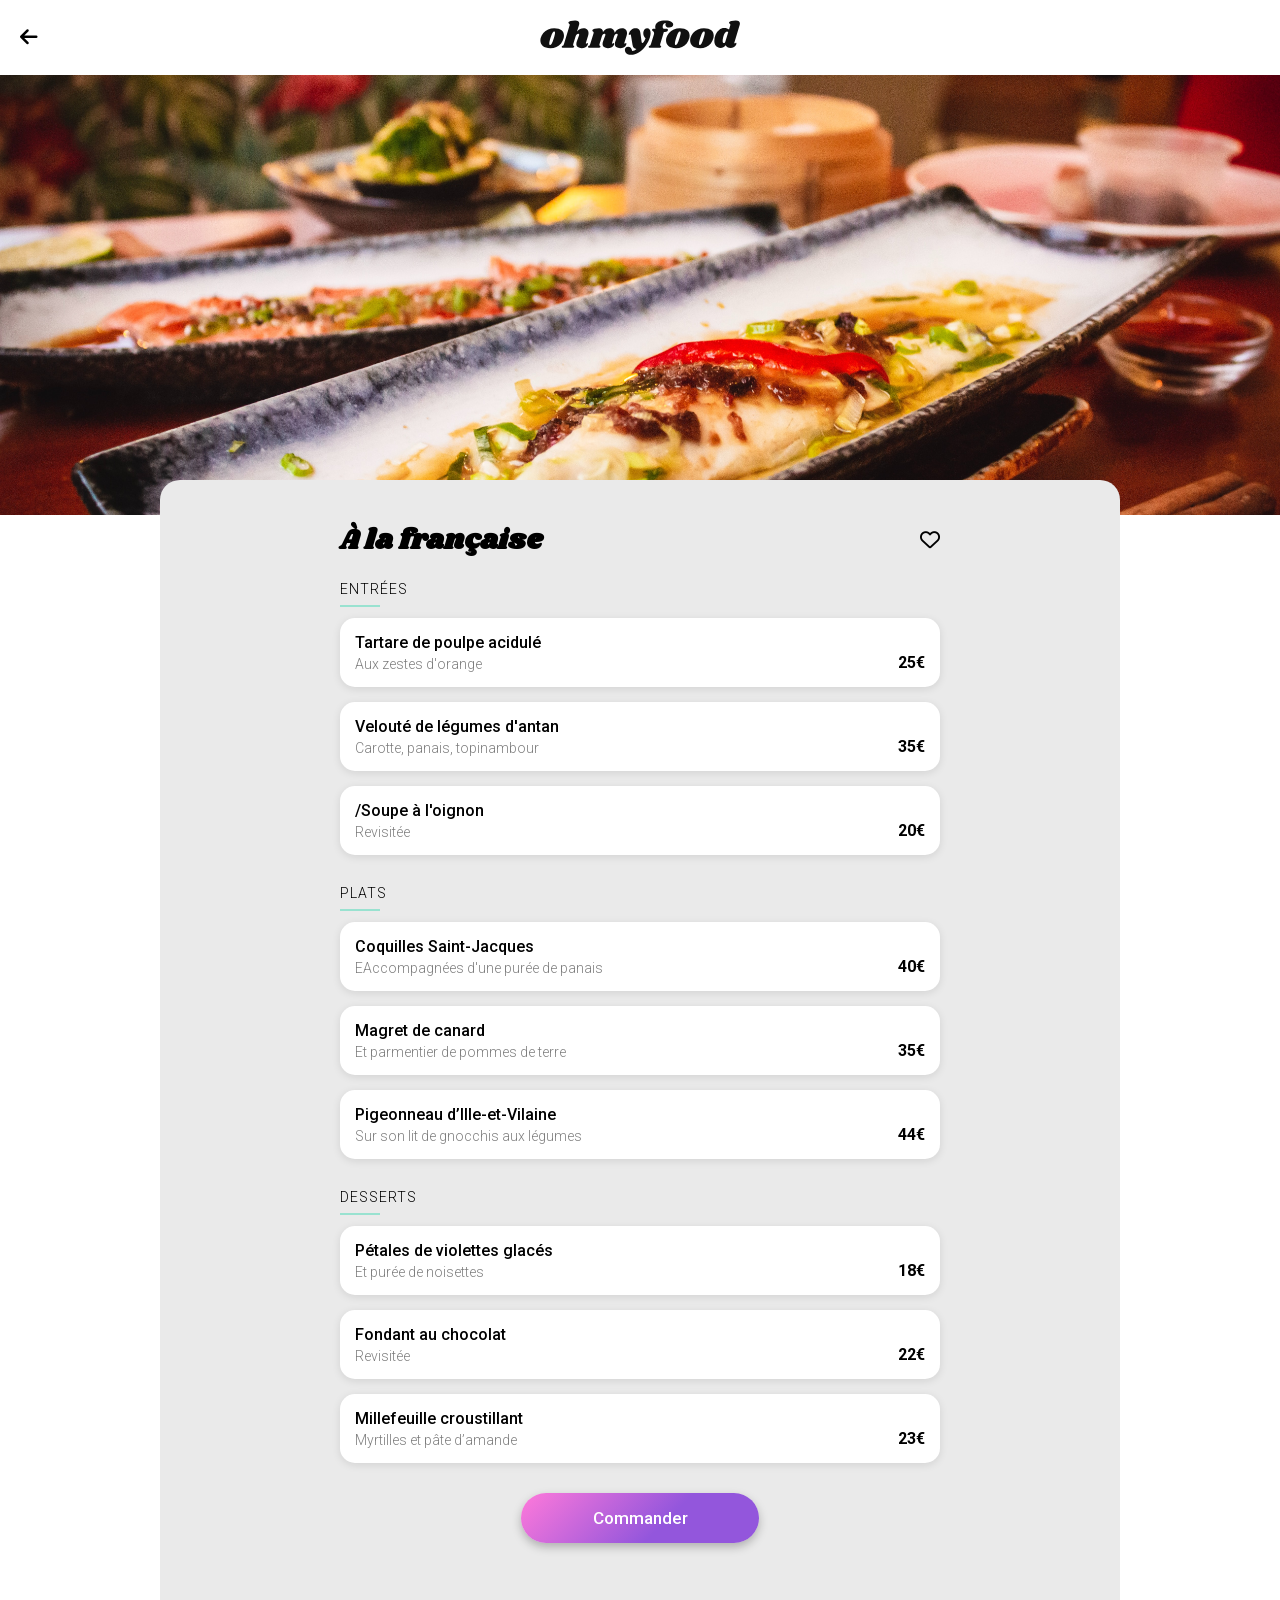
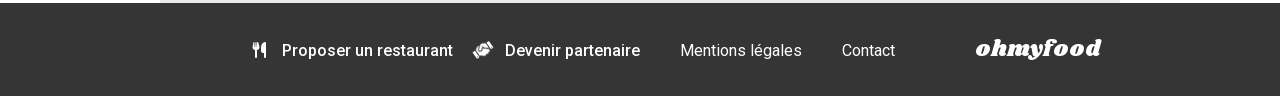
==== restaurants/a-la-francaise.html @ 329ea7c3 "feat: page menu complète du restaurant a-la-francaise" ====
<!DOCTYPE html>
<html lang="fr">
<head>
  <meta charset="UTF-8">
  <meta name="viewport" content="width=device-width, initial-scale=1.0">
  <meta name="description" content="À la française - Menu du restaurant à Cité Rouge, Paris.">
  <title>À la française - OhMyFood</title>
  <link rel="icon" href="../assets/img/images/logo/ohmyfood@2x.svg" type="image/svg+xml">
  <link rel="stylesheet" href="../assets/css/main.css">
  <link rel="stylesheet" href="https://cdnjs.cloudflare.com/ajax/libs/font-awesome/6.5.1/css/all.min.css">
</head>
<body>

<header class="header header--menu">
  <a href="../index.html" class="header__back" aria-label="Retour page d'accueil"><i class="fa-solid fa-arrow-left" aria-hidden="true"></i></a>
  <img src="../assets/img/images/logo/ohmyfood@2x.svg" alt="ohmyfood" class="header__logo">
</header>

<main> 
    <div class="menu-hero">
        <img src="../assets/img/images/restaurants/le-delice-des-sens.jpg" alt="Le délice des sens">
    </div>

    <section class="menu">

    <div class="menu__title">
        <h1>À la française</h1>
        <input type="checkbox" id="like-menu" class="like-btn__checkbox">
        <label for="like-menu" class="like-btn">
            <i class="fa-regular fa-heart like-btn__outline"></i>
            <i class="fa-solid fa-heart like-btn__fill"></i>
        </label>
    </div>

    <div class="menu__group">
        <h2>Entrées</h2>
        <ul class="dish-list">
            <li class="dish-item">
                <div class="dish-item__info">
                    <p class="dish-item__name">Tartare de poulpe acidulé</p>
                    <p class="dish-item__description">Aux zestes d'orange</p>
                </div>
                <span class="dish-item__price">25€</span>
                <span class="dish-item__check"><i class="fa-solid fa-check"></i></span>
            </li>
            <li class="dish-item">
                <div class="dish-item__info">
                    <p class="dish-item__name">Velouté de légumes d'antan</p>
                    <p class="dish-item__description">Carotte, panais, topinambour</p>
                </div>
                <span class="dish-item__price">35€</span>
                <span class="dish-item__check"><i class="fa-solid fa-check"></i></span>
            </li>
            <li class="dish-item">
                <div class="dish-item__info">
                    <p class="dish-item__name">/Soupe à l'oignon</p>
                    <p class="dish-item__description">Revisitée</p>
                </div>
                <span class="dish-item__price">20€</span>
                <span class="dish-item__check"><i class="fa-solid fa-check"></i></span>
            </li>
        </ul>
    </div>

    <div class="menu__group">
        <h2>Plats</h2>
        <ul class="dish-list">
            <li class="dish-item">
                <div class="dish-item__info">
                    <p class="dish-item__name">Coquilles Saint-Jacques</p>
                    <p class="dish-item__description">EAccompagnées d'une purée de panais</p>
                </div>
                <span class="dish-item__price">40€</span>
                <span class="dish-item__check"><i class="fa-solid fa-check"></i></span>
            </li>
            <li class="dish-item">
                <div class="dish-item__info">
                    <p class="dish-item__name">Magret de canard</p>
                    <p class="dish-item__description">Et parmentier de pommes de terre</p>
                </div>
                <span class="dish-item__price">35€</span>
                <span class="dish-item__check"><i class="fa-solid fa-check"></i></span>
            </li>
            <li class="dish-item">
                <div class="dish-item__info">
                    <p class="dish-item__name">Pigeonneau d’Ille-et-Vilaine</p>
                    <p class="dish-item__description">Sur son lit de gnocchis aux légumes</p>
                </div>
                <span class="dish-item__price">44€</span>
                <span class="dish-item__check"><i class="fa-solid fa-check"></i></span>
            </li>
        </ul>
    </div>

    <div class="menu__group">
        <h2>Desserts</h2>
        <ul class="dish-list">
            <li class="dish-item">
                <div class="dish-item__info">
                    <p class="dish-item__name">Pétales de violettes glacés</p>
                    <p class="dish-item__description">Et purée de noisettes</p>
                </div>
                <span class="dish-item__price">18€</span>
                <span class="dish-item__check"><i class="fa-solid fa-check"></i></span>
            </li>
            <li class="dish-item">
                <div class="dish-item__info">
                    <p class="dish-item__name">Fondant au chocolat</p>
                    <p class="dish-item__description">Revisitée</p>
                </div>
                <span class="dish-item__price">22€</span>
                <span class="dish-item__check"><i class="fa-solid fa-check"></i></span>
            </li>
            <li class="dish-item">
                <div class="dish-item__info">
                    <p class="dish-item__name">Millefeuille croustillant</p>
                    <p class="dish-item__description">Myrtilles et pâte d’amande</p>
                </div>
                <span class="dish-item__price">23€</span>
                <span class="dish-item__check"><i class="fa-solid fa-check"></i></span>
            </li>
        </ul>
    </div>

    <button class="btn-primary">Commander</button>

</section>

</main>

<footer class="footer">
    <p class="footer__logo">ohmyfood</p>
        <ul class="footer__list">
            <li><a href="#"><i class="fa-solid fa-utensils" aria-hidden="true"></i> Proposer un restaurant</a></li>
            <li><a href="#"><i class="fa-solid fa-handshake" aria-hidden="true"></i> Devenir partenaire</a></li>
            <li><a href="#">Mentions légales</a></li>
            <li><a href="mailto:contact@ohmyfood.fr">Contact</a></li>
        </ul>
</footer>

</body>
</html>
---- assets/css/main.css ----
* {
  margin: 0;
  padding: 0;
  box-sizing: border-box;
}

body {
  width: 100%;
  overflow-x: hidden;
}

img {
  max-width: 100%;
  display: block;
}

a {
  text-decoration: none;
  color: inherit;
}

ul, li {
  list-style: none;
}

@font-face {
  font-family: "Shrikhand";
  src: url("../fonts/shrikhand-regular.woff2") format("woff2");
  font-weight: 400;
  font-style: normal;
  font-display: swap;
}
@font-face {
  font-family: "Roboto";
  src: url("../fonts/roboto-variable.woff2") format("woff2");
  font-weight: 100 900;
  font-style: normal;
  font-display: swap;
}
body {
  font-family: "Roboto", sans-serif;
  font-weight: 400;
}

h1, h2, h3 {
  font-family: "Shrikhand", cursive;
}

@keyframes hide-loader {
  0% {
    opacity: 1;
    visibility: visible;
  }
  80% {
    opacity: 1;
    visibility: visible;
  }
  100% {
    opacity: 0;
    visibility: hidden;
  }
}
@keyframes pulse {
  0%, 100% {
    transform: scale(1);
  }
  50% {
    transform: scale(1.08);
  }
}
@keyframes fade-in-up {
  from {
    opacity: 0;
    transform: translateY(15px);
  }
  to {
    opacity: 1;
    transform: translateY(0);
  }
}
.header {
  display: flex;
  justify-content: center;
  padding: 20px 0;
}

.header__logo {
  width: 200px;
}

.header--menu {
  position: relative;
}

.header__back {
  position: absolute;
  left: 20px;
  top: 50%;
  transform: translateY(-50%);
  color: #000000;
  font-size: 20px;
}

.footer {
  background-color: #353535;
  padding: 30px 20px;
}
@media (min-width: 1024px) {
  .footer {
    display: flex;
    align-items: baseline;
    justify-content: flex-end;
    gap: 80px;
    padding: 30px 180px;
  }
}

.footer__logo {
  font-family: "Shrikhand", cursive;
  font-weight: 400;
  color: #FFFFFF;
  font-size: 22px;
  margin-bottom: 20px;
}
@media (min-width: 1024px) {
  .footer__logo {
    margin-bottom: 0;
    order: 2;
  }
}

@media (min-width: 1024px) {
  .footer__list {
    display: flex;
    align-items: baseline;
    gap: 40px;
  }
}

.footer__list li {
  color: #FFFFFF;
  font-family: "Roboto", sans-serif;
  font-weight: 400;
  font-size: 16px;
  margin-bottom: 15px;
}
@media (min-width: 1024px) {
  .footer__list li {
    margin-bottom: 0;
  }
}

.footer__list li:nth-child(1),
.footer__list li:nth-child(2) {
  font-weight: 500;
}

.footer__list li:nth-child(2) i {
  display: inline-block;
  transform: rotate(-35deg);
}

@media (min-width: 1024px) {
  .footer__list li:nth-child(1) {
    margin-right: -20px;
  }
}

.footer__list i {
  width: 20px;
  text-align: center;
  margin-right: 8px;
}

.location {
  display: flex;
  align-items: center;
  justify-content: center;
  gap: 8px;
  background-color: #EAEAEA;
  padding: 15px 0;
  font-weight: 400;
  box-shadow: 0 -1px 3px rgba(0, 0, 0, 0.28);
}

.location i {
  color: #000000;
}

.btn-primary {
  width: 238px;
  height: 50px;
  border-radius: 30px;
  border: none;
  background: linear-gradient(135deg, #FF79DA 0%, #9356DC 60%);
  color: #FFFFFF;
  font-family: "Roboto", sans-serif;
  font-weight: 500;
  font-size: 17px;
  cursor: pointer;
  box-shadow: 0 4px 10px rgba(0, 0, 0, 0.25);
}

.menu .btn-primary {
  display: block;
  margin: 30px auto 0;
}

.btn-primary:hover {
  filter: brightness(1.1);
  box-shadow: 0 6px 14px rgba(0, 0, 0, 0.35);
}

.restaurant-card {
  position: relative;
  display: block;
  background-color: #FFFFFF;
  border-radius: 15px;
  overflow: hidden;
  box-shadow: 0 2px 8px rgba(0, 0, 0, 0.1);
  margin-bottom: 20px;
}

.restaurant-card__link {
  display: block;
  color: inherit;
  text-decoration: none;
}

.restaurant-card__image-wrapper {
  position: relative;
}

.restaurant-card__image-wrapper img {
  width: 100%;
  height: 180px;
  -o-object-fit: cover;
     object-fit: cover;
  -o-object-position: bottom;
     object-position: bottom;
}

.restaurant-card--enchantee .restaurant-card__image-wrapper img {
  -o-object-position: 30% 63%;
     object-position: 30% 63%;
}
@media (min-width: 1024px) {
  .restaurant-card--enchantee .restaurant-card__image-wrapper img {
    -o-object-position: 50% 50%;
       object-position: 50% 50%;
  }
}

.restaurant-card__badge {
  position: absolute;
  top: 15px;
  right: 15px;
  background-color: #99E2D0;
  color: #008766;
  font-size: 12px;
  font-weight: 700;
  padding: 5px 12px;
  border-radius: 0;
}

.restaurant-card__content {
  display: flex;
  align-items: center;
  padding: 15px;
}

.restaurant-card__content h3 {
  font-family: "Roboto", sans-serif;
  font-weight: 700;
  font-size: 16px;
  margin-bottom: 4px;
}

.restaurant-card__content p {
  font-family: "Roboto", sans-serif;
  font-weight: 300;
  font-size: 14px;
  color: #7E7E7E;
}

.like-btn__checkbox {
  display: none;
}

.like-btn {
  position: relative;
  display: inline-block;
  width: 20px;
  height: 20px;
  cursor: pointer;
}

.restaurant-card .like-btn {
  position: absolute;
  right: 15px;
  bottom: 20px;
}

.like-btn__outline,
.like-btn__fill {
  position: absolute;
  top: 0;
  left: 0;
  font-size: 20px;
}

.like-btn__outline {
  color: #000000;
}

.like-btn__fill {
  background: linear-gradient(135deg, #FF79DA 0%, #9356DC 60%);
  -webkit-background-clip: text;
  background-clip: text;
  color: transparent;
  opacity: 0;
  transition: opacity 0.4s ease;
}

.like-btn__checkbox:checked + .like-btn .like-btn__fill {
  opacity: 1;
}

.loader {
  position: fixed;
  inset: 0;
  background-color: #FFFFFF;
  display: flex;
  align-items: center;
  justify-content: center;
  z-index: 999;
  animation: hide-loader 2.5s forwards;
}

.loader__logo {
  width: 180px;
  animation: pulse 1.2s ease-in-out infinite;
}

.hero {
  text-align: center;
  padding: 40px 20px;
  background-color: #FFFFFF;
  box-shadow: 0 -1px 3px rgba(0, 0, 0, 0.68);
}

.hero h1 {
  font-size: 28px;
  font-family: "Roboto", sans-serif;
  font-weight: 700;
  margin-bottom: 20px;
  line-height: 1.2;
}

.hero p {
  color: #7E7E7E;
  margin-bottom: 30px;
  font-size: 19px;
  font-family: "Roboto", sans-serif;
  font-weight: 300;
}

.how-it-works {
  padding: 40px 20px;
}
@media (min-width: 1024px) {
  .how-it-works {
    padding: 40px 180px;
  }
}

.how-it-works h2 {
  font-family: "Roboto", sans-serif;
  font-weight: 700;
  font-size: 22px;
  margin-bottom: 20px;
}

.how-it-works__list {
  display: flex;
  flex-direction: column;
  gap: 25px;
}
@media (min-width: 1024px) {
  .how-it-works__list {
    flex-direction: row;
  }
}

.how-it-works__item {
  position: relative;
  display: flex;
  align-items: center;
  gap: 15px;
  background-color: #EAEAEA;
  border-radius: 15px;
  padding: 20px 20px 20px 35px;
  box-shadow: 0 2px 8px rgba(0, 0, 0, 0.1);
}
@media (min-width: 1024px) {
  .how-it-works__item {
    flex: 1;
  }
}

.how-it-works__item i {
  color: #7E7E7E;
  font-size: 17px;
  width: 20px;
  text-align: center;
}

.how-it-works__item:nth-child(3) i {
  color: #9356DC;
}

.how-it-works__item p {
  font-family: "Roboto", sans-serif;
  font-weight: 500;
  font-size: 16px;
  position: relative;
  top: 2px;
}

.how-it-works__number {
  position: absolute;
  top: 50%;
  left: -10px;
  transform: translateY(-50%);
  width: 24px;
  height: 24px;
  border-radius: 50%;
  background-color: #9356DC;
  color: #FFFFFF;
  display: flex;
  align-items: center;
  justify-content: center;
  font-size: 13px;
  font-weight: 700;
}

.restaurants {
  padding: 50px 20px;
  margin-top: 25px;
  background-color: #EAEAEA;
}
@media (min-width: 1024px) {
  .restaurants {
    padding: 50px 180px;
    display: grid;
    grid-template-columns: 1fr 1fr;
    gap: 28px;
  }
}

.restaurants h2 {
  font-family: "Roboto", sans-serif;
  font-weight: 700;
  font-size: 22px;
  margin-bottom: 20px;
}
@media (min-width: 1024px) {
  .restaurants h2 {
    grid-column: 1/-1;
  }
}

.menu-hero img {
  width: 100%;
  height: 250px;
  -o-object-fit: cover;
     object-fit: cover;
}
@media (min-width: 1024px) {
  .menu-hero img {
    height: 440px;
    width: 100%;
    transform: scale(1);
  }
}

.menu {
  position: relative;
  background-color: #EAEAEA;
  border-radius: 20px 20px 0 0;
  margin-top: -20px;
  padding: 25px 20px 40px;
}
@media (min-width: 1024px) {
  .menu {
    width: calc(100% - 320px);
    margin: -35px auto 0;
    padding: 40px 180px 60px;
  }
}

.menu__title {
  display: flex;
  align-items: center;
  justify-content: space-between;
  margin-bottom: 20px;
}

.menu__title h1 {
  font-size: 28px;
}

.menu__group {
  margin-bottom: 30px;
}

.menu__group h2 {
  font-family: "Roboto", sans-serif;
  font-weight: 300;
  font-size: 14px;
  text-transform: uppercase;
  letter-spacing: 1px;
  margin-bottom: 11px;
}

.menu__group h2::after {
  content: "";
  display: block;
  width: 40px;
  height: 2px;
  background-color: #99E2D0;
  margin-top: 8px;
}

.dish-list {
  display: flex;
  flex-direction: column;
  gap: 15px;
}

.dish-item {
  position: relative;
  display: flex;
  align-items: flex-end;
  justify-content: space-between;
  background-color: #FFFFFF;
  border-radius: 15px;
  padding: 15px;
  box-shadow: 0 2px 8px rgba(0, 0, 0, 0.1);
  opacity: 0;
  animation: fade-in-up 0.8s ease forwards;
}

.dish-item:nth-child(1) {
  animation-delay: 0.2s;
}

.dish-item:nth-child(2) {
  animation-delay: 0.5s;
}

.dish-item:nth-child(3) {
  animation-delay: 0.8s;
}

.dish-item__info {
  min-width: 0;
}

.dish-item__name {
  font-family: "Roboto", sans-serif;
  font-weight: 500;
  font-size: 16px;
  margin-bottom: 4px;
  overflow: hidden;
  white-space: nowrap;
  text-overflow: ellipsis;
}

.dish-item__description {
  font-family: "Roboto", sans-serif;
  font-weight: 300;
  font-size: 14px;
  color: #7E7E7E;
  overflow: hidden;
  white-space: nowrap;
  text-overflow: ellipsis;
}

.dish-item__price {
  font-family: "Roboto", sans-serif;
  font-weight: 700;
  font-size: 16px;
  margin-left: 15px;
  flex-shrink: 0;
  transition: margin-right 0.3s ease;
}

.dish-item:hover .dish-item__price {
  margin-right: 50px;
}

.dish-item__check {
  position: absolute;
  top: 0;
  right: 0;
  height: 100%;
  width: 0;
  overflow: hidden;
  display: flex;
  align-items: center;
  justify-content: center;
  background-color: #99E2D0;
  border-radius: 0 15px 15px 0;
  transition: width 0.3s ease;
}

.dish-item__check i {
  display: flex;
  align-items: center;
  justify-content: center;
  width: 20px;
  height: 20px;
  border-radius: 50%;
  background-color: #FFFFFF;
  color: #008766;
  font-size: 13px;
}

.dish-item:hover .dish-item__check {
  width: 50px;
}
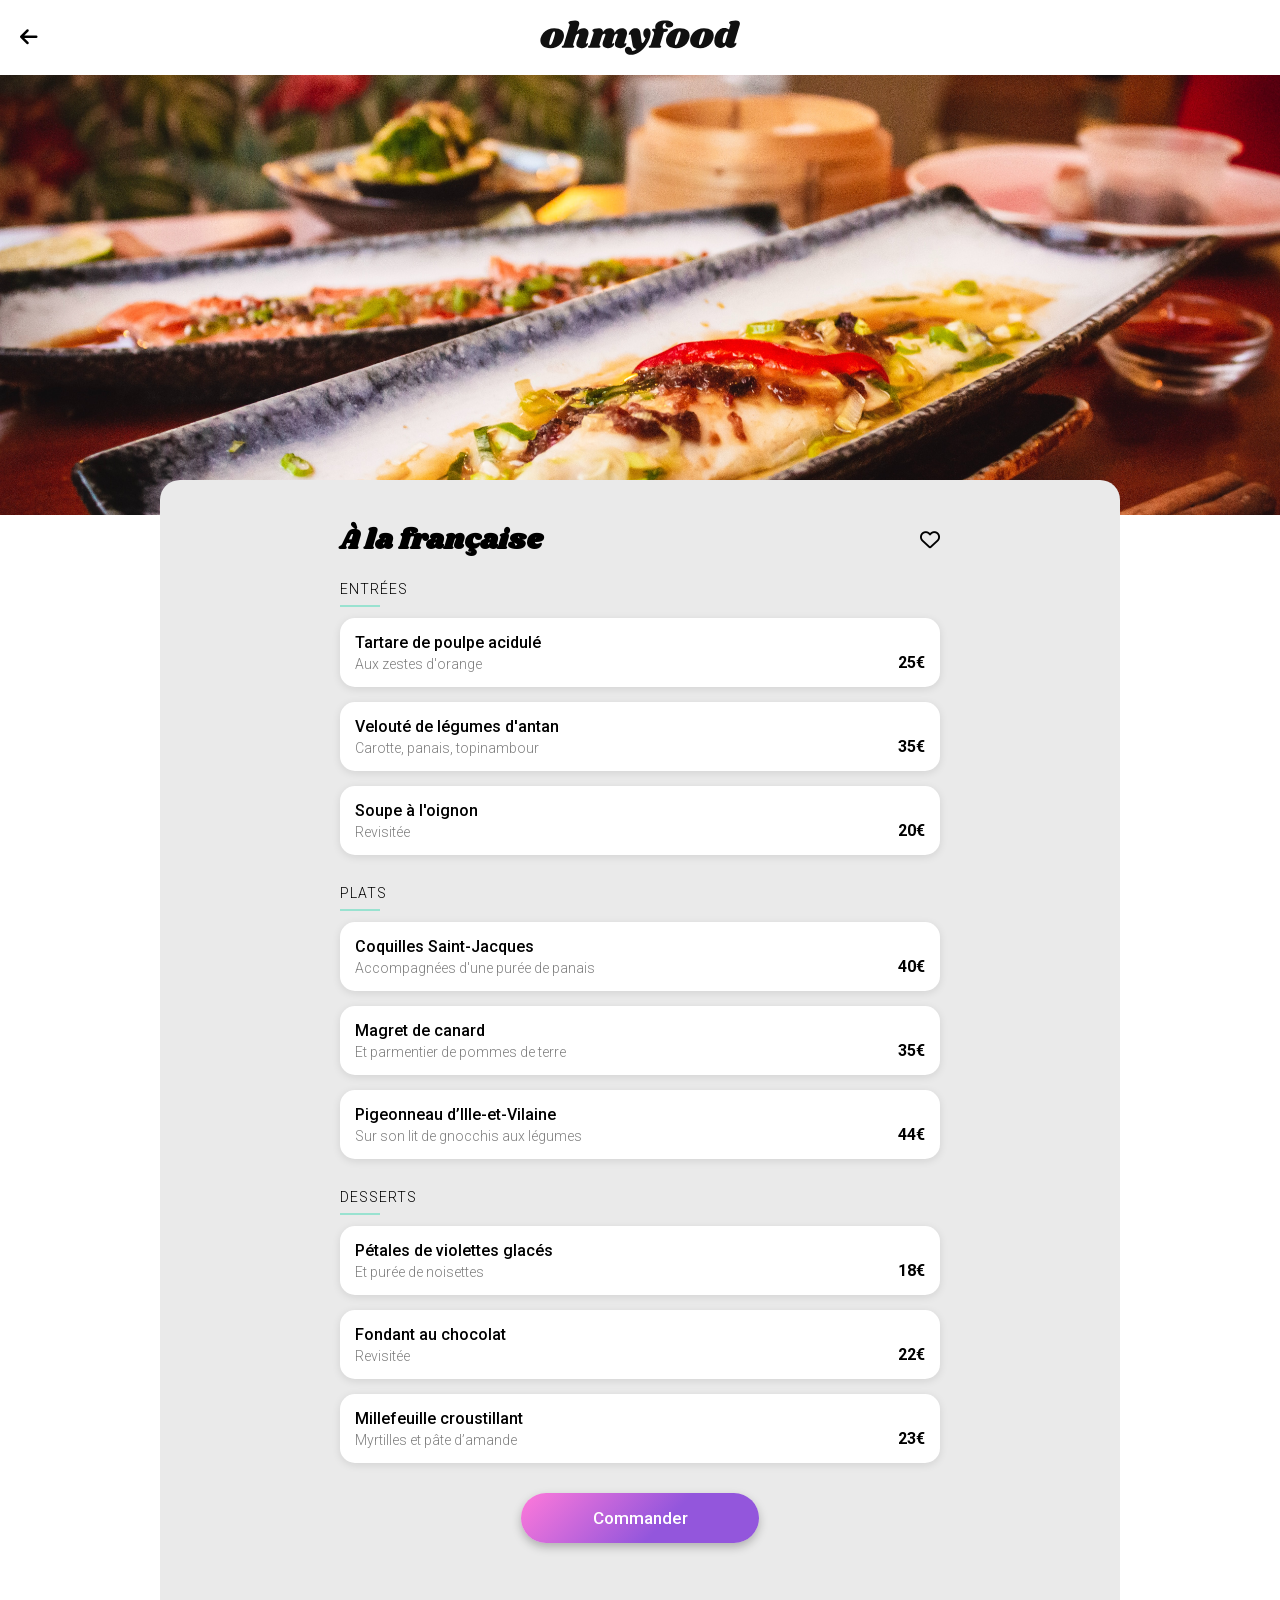
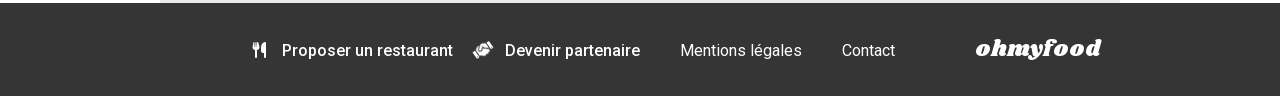
==== commit eb93323a: "style: ajustement du gap vertical entre les cartes restaurant (desktop)" ====
--- a/restaurants/a-la-francaise.html
+++ b/restaurants/a-la-francaise.html
@@ -53,7 +53,7 @@
             </li>
             <li class="dish-item">
                 <div class="dish-item__info">
-                    <p class="dish-item__name">/Soupe à l'oignon</p>
+                    <p class="dish-item__name">Soupe à l'oignon</p>
                     <p class="dish-item__description">Revisitée</p>
                 </div>
                 <span class="dish-item__price">20€</span>
@@ -68,7 +68,7 @@
             <li class="dish-item">
                 <div class="dish-item__info">
                     <p class="dish-item__name">Coquilles Saint-Jacques</p>
-                    <p class="dish-item__description">EAccompagnées d'une purée de panais</p>
+                    <p class="dish-item__description">Accompagnées d'une purée de panais</p>
                 </div>
                 <span class="dish-item__price">40€</span>
                 <span class="dish-item__check"><i class="fa-solid fa-check"></i></span>
--- a/assets/css/main.css
+++ b/assets/css/main.css
@@ -454,7 +454,9 @@
     padding: 50px 180px;
     display: grid;
     grid-template-columns: 1fr 1fr;
-    gap: 28px;
+    -moz-column-gap: 90px;
+         column-gap: 90px;
+    row-gap: 14px;
   }
 }
 
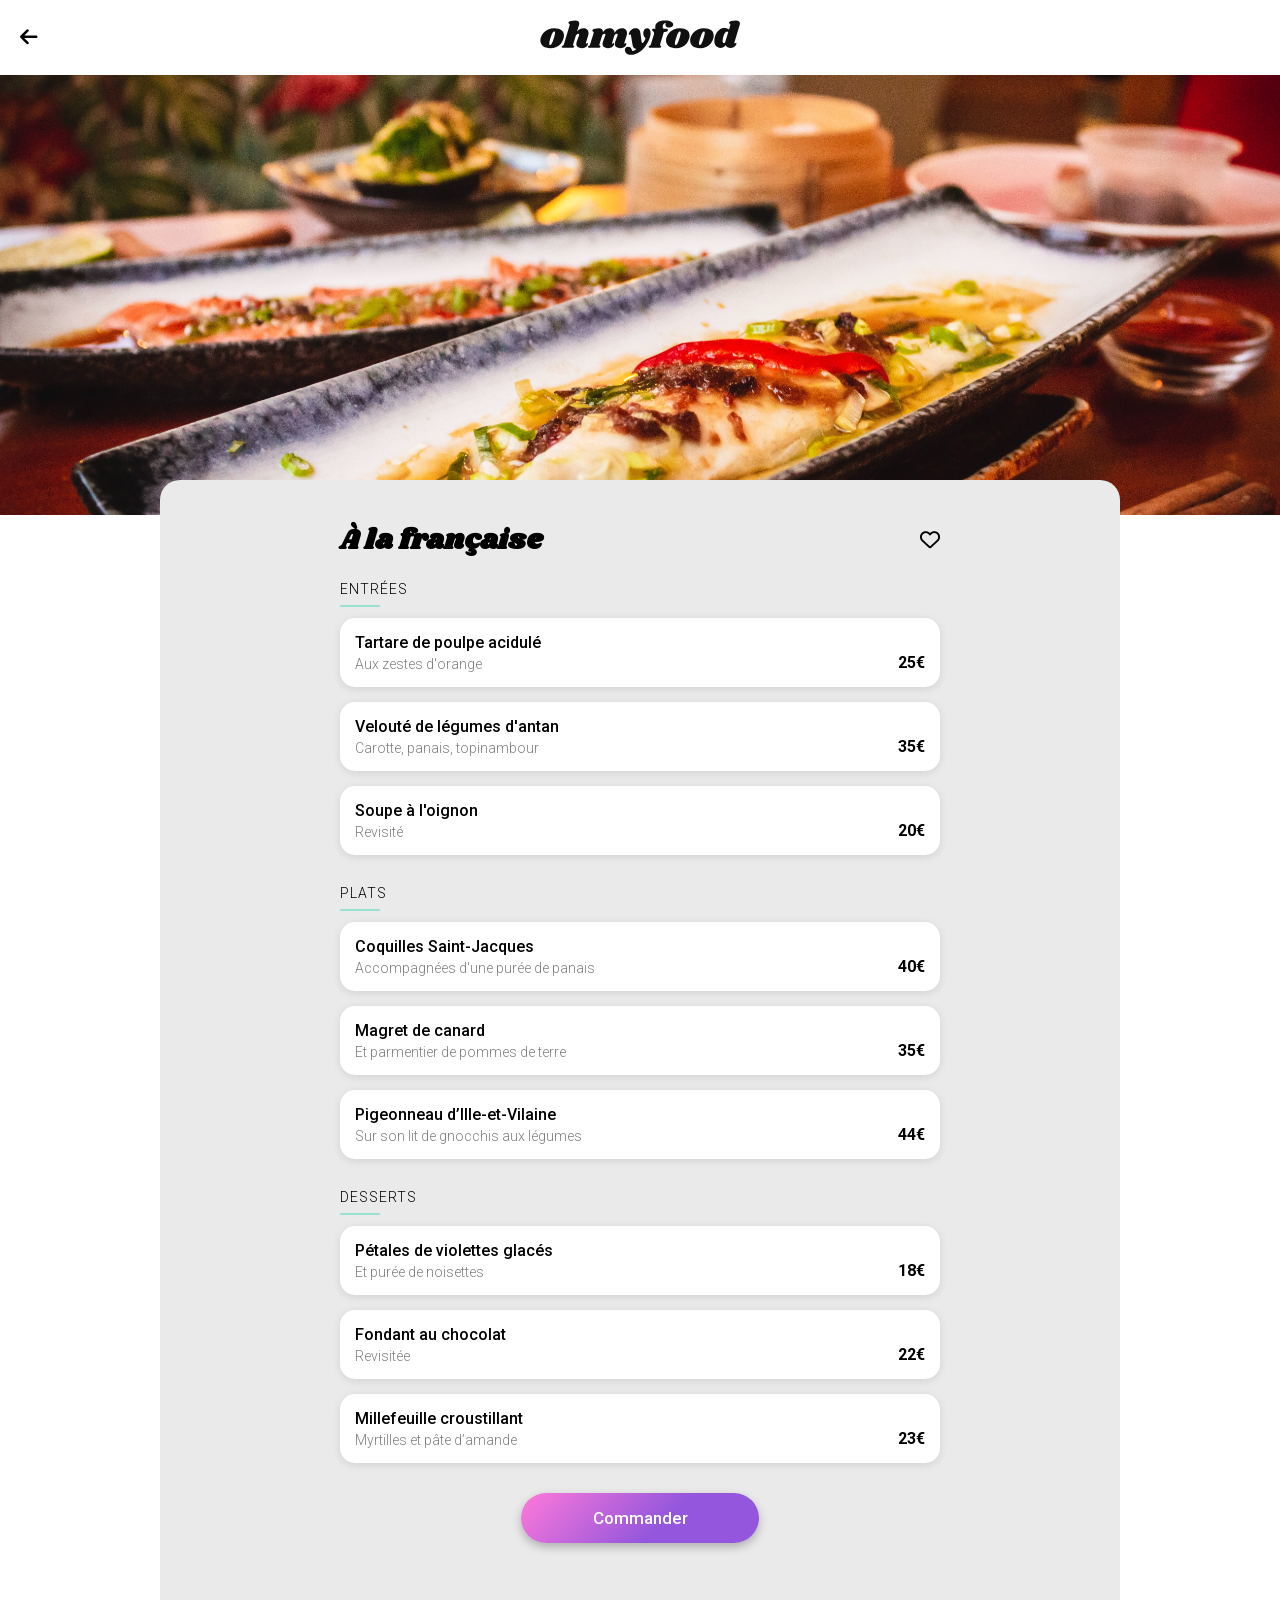
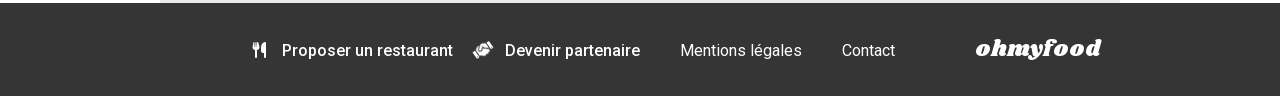
==== commit 306d545d: "fix: generalisation du delai de cascade des plats via boucle Sass @for" ====
--- a/restaurants/a-la-francaise.html
+++ b/restaurants/a-la-francaise.html
@@ -54,7 +54,7 @@
             <li class="dish-item">
                 <div class="dish-item__info">
                     <p class="dish-item__name">Soupe à l'oignon</p>
-                    <p class="dish-item__description">Revisitée</p>
+                    <p class="dish-item__description">Revisité</p>
                 </div>
                 <span class="dish-item__price">20€</span>
                 <span class="dish-item__check"><i class="fa-solid fa-check"></i></span>
--- a/assets/css/main.css
+++ b/assets/css/main.css
@@ -565,6 +565,34 @@
   animation-delay: 0.8s;
 }
 
+.dish-item:nth-child(4) {
+  animation-delay: 1.1s;
+}
+
+.dish-item:nth-child(5) {
+  animation-delay: 1.4s;
+}
+
+.dish-item:nth-child(6) {
+  animation-delay: 1.7s;
+}
+
+.dish-item:nth-child(7) {
+  animation-delay: 2s;
+}
+
+.dish-item:nth-child(8) {
+  animation-delay: 2.3s;
+}
+
+.dish-item:nth-child(9) {
+  animation-delay: 2.6s;
+}
+
+.dish-item:nth-child(10) {
+  animation-delay: 2.9s;
+}
+
 .dish-item__info {
   min-width: 0;
 }
